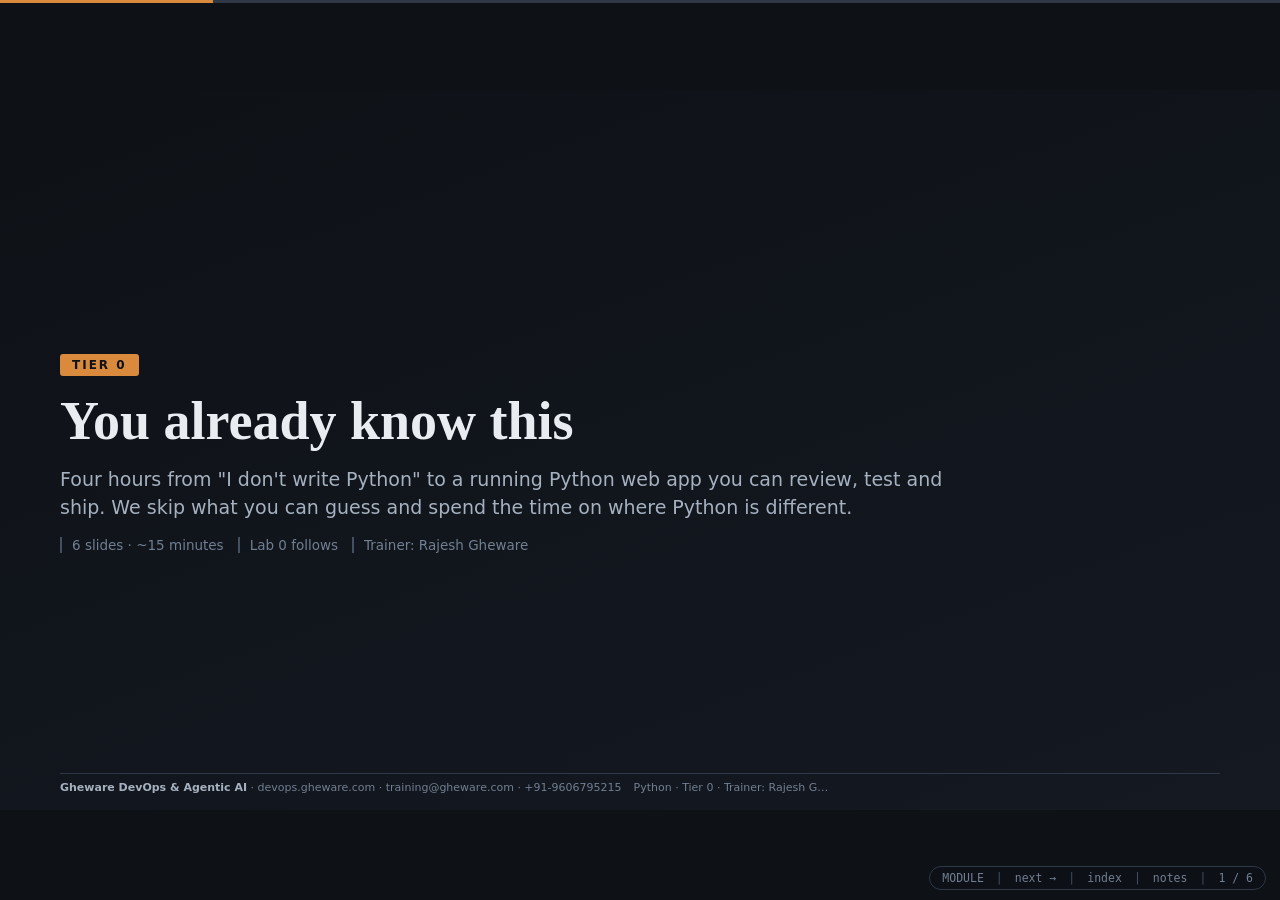
==== presentation/t0-you-already-know-this.html @ 86f2a053 "Python Accelerated: a four-hour Python crash course module For experienced engineers new to Python: " ====
<!DOCTYPE html>
<html lang="en">
<head>
<meta charset="utf-8">
<meta name="viewport" content="width=device-width, initial-scale=1">
<title>Python Accelerated Tier 0 &mdash; You Already Know This</title>
<link rel="stylesheet" href="../assets/py-theme.css">
</head>
<body data-deck="Python &middot; Tier 0" data-home="../index.html"
      data-next="t1-data.html" data-next-label="Tier 1 - Data">
<div id="viewport"><div id="stage">

<!-- 1 ---------------------------------------------------------------- -->
<section class="slide title">
  <div class="wrap">
    <span class="tier">Tier 0</span>
    <h1>You already know this</h1>
    <p class="sub">Four hours from "I don't write Python" to a running Python web app you can review, test
      and ship. We skip what you can guess and spend the time on where Python is different.</p>
    <p class="meta">
      <span>6 slides &middot; ~15 minutes</span>
      <span>Lab 0 follows</span>
      <span>Trainer: Rajesh Gheware</span>
    </p>
  </div>
</section>

<!-- 2 ---------------------------------------------------------------- -->
<section class="slide">
  <header><div class="hgroup">
    <p class="eyebrow">How this module works</p>
    <h2>Five missions, one app, the tests decide</h2>
  </div></header>
  <div class="body">
    <svg class="dg" viewBox="0 0 1180 190" style="max-height:30vh">
      <rect class="box" x="10" y="40" width="200" height="96" rx="7"/>
      <text x="110" y="70" text-anchor="middle" class="t-acc" font-weight="700" font-size="15">1 &#183; Drills</text>
      <text x="110" y="95" text-anchor="middle" class="t-dim" font-size="13">collections, errors,</text>
      <text x="110" y="114" text-anchor="middle" class="t-dim" font-size="13">dataclasses</text>
      <rect class="box" x="245" y="40" width="200" height="96" rx="7"/>
      <text x="345" y="70" text-anchor="middle" class="t-acc" font-weight="700" font-size="15">2 &#183; Core</text>
      <text x="345" y="95" text-anchor="middle" class="t-dim" font-size="13">package, logging,</text>
      <text x="345" y="114" text-anchor="middle" class="t-dim" font-size="13">search</text>
      <rect class="box-b" x="480" y="40" width="200" height="96" rx="7"/>
      <text x="580" y="70" text-anchor="middle" class="t-blue" font-weight="700" font-size="15">3 &#183; API</text>
      <text x="580" y="95" text-anchor="middle" class="t-dim" font-size="13">FastAPI, pydantic,</text>
      <text x="580" y="114" text-anchor="middle" class="t-dim" font-size="13">async I/O</text>
      <rect class="box-b" x="715" y="40" width="200" height="96" rx="7"/>
      <text x="815" y="70" text-anchor="middle" class="t-blue" font-weight="700" font-size="15">4 &#183; Web page</text>
      <text x="815" y="95" text-anchor="middle" class="t-dim" font-size="13">Jinja2 + htmx,</text>
      <text x="815" y="114" text-anchor="middle" class="t-dim" font-size="13">no JS build</text>
      <rect class="box-g" x="950" y="40" width="220" height="96" rx="7"/>
      <text x="1060" y="70" text-anchor="middle" class="t-good" font-weight="700" font-size="15">5 &#183; Review &amp; ship</text>
      <text x="1060" y="95" text-anchor="middle" class="t-dim" font-size="13">reject a bad PR,</text>
      <text x="1060" y="114" text-anchor="middle" class="t-dim" font-size="13">open a good one</text>
      <path class="wire-a" d="M210 88 H245 M445 88 H480 M680 88 H715 M915 88 H950"/>
      <text x="345" y="170" text-anchor="middle" class="t-faint" font-size="13">Copilot: TUTOR &#8212; explains, never writes</text>
      <text x="815" y="170" text-anchor="middle" class="t-faint" font-size="13">Copilot: BUILDER &#8212; agent mode from a spec</text>
      <text x="580" y="22" text-anchor="middle" class="t-faint" font-size="13">AskOps: runbooks, incidents, and a way to ask</text>
    </svg>
    <div class="grid3">
      <div class="card on"><h3>Tests are the spec</h3><p>Every mission ships failing tests.
        <code>python score.py 3</code> is your definition of done &mdash; exactly how you will direct an agent.</p></div>
      <div class="card"><h3>Read the PR</h3><p>Every tier ends with a diff hiding one Python trap. You vote
        merge or block. Reviewing Python is the real skill.</p></div>
      <div class="card"><h3>Nobody falls behind</h3><p>Stuck? Take the checkpoint for the next mission and carry
        on green. The labs build, but never trap you.</p></div>
    </div>
  </div>
</section>

<!-- 3 ---------------------------------------------------------------- -->
<section class="slide">
  <header><div class="hgroup">
    <p class="eyebrow">Rosetta stone</p>
    <h2>The same record, in the language you know</h2>
  </div></header>
  <div class="body">
    <div class="grid2 fill">
      <div class="card">
        <h3>Java 21 &middot; C# 12 &middot; TypeScript</h3>
<pre class="sm"><i>// Java</i>
public record Incident(String id, Severity severity) {}
var high = incidents.stream()
    .filter(i -&gt; i.severity() == Severity.HIGH)
    .map(Incident::id).toList();

<i>// C#</i>
public record Incident(string Id, Severity Severity);
var high = incidents.Where(i =&gt; i.Severity == Severity.High)
                    .Select(i =&gt; i.Id).ToList();

<i>// TypeScript</i>
type Incident = { id: string; severity: Severity };
const high = incidents.filter(i =&gt; i.severity === "high")
                      .map(i =&gt; i.id);</pre>
      </div>
      <div class="card on">
        <h3>Python 3.12+</h3>
<pre class="sm"><b>from dataclasses import dataclass</b>

<b>@dataclass(frozen=True)</b>
class Incident:
    id: str
    severity: Severity

high = [<u>i.id</u> <b>for</b> i <b>in</b> incidents <b>if</b> i.severity == Severity.HIGH]</pre>
        <ul style="margin-top:10px">
          <li><b>Indentation is the block.</b> No braces, no semicolons</li>
          <li><b>A decorator</b> writes <code>__init__</code>, <code>__eq__</code>, <code>__repr__</code> for you</li>
          <li><b>A comprehension</b> replaces filter + map + collect</li>
          <li><b>Type hints</b> read like TypeScript &mdash; and are <i>not checked</i> when it runs</li>
        </ul>
      </div>
    </div>
  </div>
  <div class="notes"><p>The concepts map one to one; the Python syntax is shorter. The biggest surprise for Java and C# engineers is the last bullet: type hints are not checked when the code runs, which is why pydantic exists (tier 3).</p></div>
</section>

<!-- 4 ---------------------------------------------------------------- -->
<section class="slide">
  <header><div class="hgroup">
    <p class="eyebrow">Where your instincts are wrong</p>
    <h2>Eight differences that bite experienced engineers</h2>
  </div></header>
  <div class="body">
    <div class="grid2 fill" style="grid-template-columns:1fr 1fr 1fr 1fr">
      <div class="card bad"><h3>Mutable defaults</h3><p><code>def f(tags=[])</code> creates the list <b>once</b>.
        Every call shares it.</p></div>
      <div class="card bad"><h3><code>is</code> vs <code>==</code></h3><p><code>is</code> is identity, like Java's
        <code>==</code>. Use it only for <code>None</code>.</p></div>
      <div class="card bad"><h3>Truthiness</h3><p><code>""</code>, <code>0</code>, <code>[]</code>, <code>None</code> are
        all false. <code>if not count:</code> hides a real zero.</p></div>
      <div class="card bad"><h3>Hints don't check</h3><p><code>Money(amount="ten")</code> runs. Validation is
        your job, or pydantic's.</p></div>
      <div class="card blue"><h3>EAFP</h3><p>Try it and catch the error, rather than checking first. Python's
        exceptions are cheap and idiomatic.</p></div>
      <div class="card blue"><h3>Duck typing</h3><p>No <code>implements</code>. If it has the method, it fits.
        <code>Protocol</code> names the shape.</p></div>
      <div class="card blue"><h3><code>with</code> blocks</h3><p>try-with-resources / <code>using</code>, for
        files, locks, connections, clients.</p></div>
      <div class="card blue"><h3>Everything is an object</h3><p>Functions and classes are values: pass them,
        return them, wrap them. That is a decorator.</p></div>
    </div>
    <div class="takeaway">Red: <b>bugs you will write once</b>, and must catch in review. Blue: <b>idioms</b> that
      make Python read like Python. Lab 1 has a drill for most of them.</div>
  </div>
  <div class="notes"><p>Treat the red cards as a checklist for reviewing Python. Tiers 1 and 2 cover each of them in depth.</p></div>
</section>

<!-- 5 ---------------------------------------------------------------- -->
<section class="slide">
  <header><div class="hgroup">
    <p class="eyebrow">The toolchain, translated</p>
    <h2>Every tool you use has a Python twin</h2>
  </div></header>
  <div class="body">
    <table class="tight">
      <tr><th>Job</th><th>Java / C#</th><th>TypeScript</th><th>Python (this module)</th></tr>
      <tr><td>Isolated dependencies</td><td>per-project classpath / NuGet restore</td><td><code>node_modules</code></td><td><b><code>python -m venv .venv</code></b> &mdash; activate it, every terminal</td></tr>
      <tr><td>Project + dependencies</td><td><code>pom.xml</code> / <code>.csproj</code></td><td><code>package.json</code></td><td><b><code>pyproject.toml</code></b>, <code>pip install -e ".[dev]"</code></td></tr>
      <tr><td>Unit tests</td><td>JUnit / xUnit</td><td>Jest / Vitest</td><td><b>pytest</b> &mdash; plain <code>assert</code>, fixtures by argument name</td></tr>
      <tr><td>Web framework</td><td>Spring MVC / ASP.NET minimal APIs</td><td>Express / NestJS</td><td><b>FastAPI</b></td></tr>
      <tr><td>Validation + DTOs</td><td>Bean Validation / DataAnnotations</td><td>zod</td><td><b>pydantic v2</b></td></tr>
      <tr><td>Server</td><td>Tomcat / Kestrel</td><td>node</td><td><b>uvicorn</b> (ASGI)</td></tr>
      <tr><td>Templates</td><td>Thymeleaf / Razor</td><td>JSX</td><td><b>Jinja2</b> + htmx</td></tr>
      <tr><td>Static checks</td><td>the compiler</td><td><code>tsc</code></td><td>mypy / pyright (optional &mdash; the interpreter never checks)</td></tr>
    </table>
    <div class="warn"><b>The one that costs an hour:</b> forgetting to activate the venv. <code>pip install</code> lands in
      the system Python, and <code>import fastapi</code> fails in the terminal next door. Check with <code>which python</code>.</div>
  </div>
  <div class="notes"><p>On Windows, activate the venv with <code>.venv\Scripts\activate</code>. The full setup is in <code>practice/README.md</code>.</p></div>
</section>

<!-- 6 ---------------------------------------------------------------- -->
<section class="slide">
  <header><div class="hgroup">
    <p class="eyebrow">Read the PR &middot; 60 seconds</p>
    <h2>Merge or block?</h2>
  </div></header>
  <div class="body">
    <div class="grid-2-1 fill">
      <div class="card">
        <h3>notify.py &middot; +7 &minus;0</h3>
<pre>def notify(incident, recipients=[]):
    if incident.owner is not None:
        recipients.append(incident.owner)
    if incident.severity is "high":
        recipients.append("oncall@example.com")
    send(recipients, incident.title)
    return recipients</pre>
        <p class="codecap">"Always include the owner and page on-call for high severity."</p>
      </div>
      <div class="card on">
        <h3>Decide before you discuss</h3>
        <ul>
          <li>How many bugs?</li>
          <li>Which one only shows up on the <b>second</b> call?</li>
          <li>Which one works on your laptop and fails in production?</li>
        </ul>
      </div>
    </div>
    <div class="takeaway"><b>Lab 0 now:</b> make your copy, see 55 red checks, and ask <code>/tutor</code> the first
      question about Python that you have always wanted to ask.</div>
  </div>
</section>

</div></div>
<script src="../assets/py-deck.js"></script>
</body>
</html>
---- assets/py-theme.css ----
/* ===========================================================================
   Python Accelerated - slide theme
   Neutral on purpose. Re-skin by editing the tokens below only.
   No web fonts, no CDN: it must render behind a corporate proxy, offline.
   =========================================================================== */

:root {
  --bg:        #0e1116;
  --bg-2:      #141922;
  --panel:     #1a2029;
  --panel-2:   #222a35;
  --line:      #2f3846;
  --line-2:    #435063;
  --fg:        #e9edf2;
  --fg-dim:    #a6b1c0;
  --fg-faint:  #717f91;
  --accent:    #d98a3d;   /* copper - headings, current state */
  --accent-2:  #6ea8fe;   /* blue   - protocol, data flow */
  --good:      #5fbf8f;
  --warn:      #e0b34d;
  --bad:       #e2726e;
  --mono: ui-monospace, "JetBrains Mono", "Cascadia Mono", Consolas, "DejaVu Sans Mono", monospace;
  --sans: system-ui, -apple-system, "Segoe UI", Roboto, "Helvetica Neue", Arial, sans-serif;
  --serif: ui-serif, Georgia, "Times New Roman", serif;
}

* { box-sizing: border-box; }
html, body { margin: 0; padding: 0; height: 100%; overflow: hidden; background: var(--bg); }
body { font-family: var(--sans); color: var(--fg); }
a { color: var(--accent-2); text-decoration: none; }
a:hover { text-decoration: underline; }

/* ---------- scaled stage: every slide is authored at 1280x720 ------------- */
#viewport { position: fixed; inset: 0; display: grid; place-items: center; }
#stage { width: 1280px; height: 720px; position: relative; transform-origin: center center; }

.slide {
  position: absolute; inset: 0;
  display: none;
  grid-template-rows: auto 1fr auto;
  grid-template-columns: minmax(0, 1fr);   /* long footer text truncates instead of widening the slide */
  padding: 26px 46px 14px;
  background: linear-gradient(160deg, var(--bg) 0%, var(--bg-2) 100%);
}
.slide.active { display: grid; }

/* ---------- slide chrome -------------------------------------------------- */
.slide > header { display: flex; align-items: baseline; gap: 12px; margin-bottom: 14px; }
.slide > header h2 {
  font-family: var(--serif); font-weight: 600; font-size: 31px; line-height: 1.15;
  margin: 0; color: var(--fg); letter-spacing: 0.1px;
}
.slide > header .eyebrow {
  font-size: 12px; letter-spacing: 1.6px; text-transform: uppercase;
  color: var(--accent); font-weight: 700; margin: 0 0 5px;
}
.hgroup { flex: 1; }
.slide > footer {
  display: flex; justify-content: space-between; align-items: center; gap: 12px;
  font-size: 11px; color: var(--fg-faint); border-top: 1px solid var(--line);
  padding-top: 7px; margin-top: 10px;
  padding-right: 390px;            /* keep the footer clear of the on-screen HUD */
}
.slide > footer a { color: var(--fg-faint); }
.slide > footer > span { white-space: nowrap; overflow: hidden; text-overflow: ellipsis; min-width: 0; }
.slide > footer .brand { flex-shrink: 0; }   /* contact details never truncate; the deck label does */
.slide > footer .brand b { color: var(--fg-dim); font-weight: 600; }
.body { min-height: 0; display: flex; flex-direction: column; gap: 13px; }

/* ---------- title slide --------------------------------------------------- */
.slide.title { grid-template-rows: 1fr auto; place-items: stretch; padding: 54px 60px 16px; }
.slide.title .wrap { display: flex; flex-direction: column; justify-content: center; gap: 16px; }
.slide.title .tier {
  display: inline-block; align-self: flex-start; font-size: 12px; font-weight: 700;
  letter-spacing: 2px; text-transform: uppercase; color: var(--bg);
  background: var(--accent); padding: 4px 12px; border-radius: 3px;
}
.slide.title h1 { font-family: var(--serif); font-size: 54px; line-height: 1.08; margin: 0; font-weight: 600; }
.slide.title .sub { font-size: 19px; color: var(--fg-dim); max-width: 900px; line-height: 1.45; }
.slide.title .meta { font-size: 13.5px; color: var(--fg-faint); display: flex; gap: 14px; flex-wrap: wrap; }
.slide.title .meta span { border-left: 2px solid var(--line-2); padding-left: 10px; }

/* ---------- text ---------------------------------------------------------- */
.lead { font-size: 19px; line-height: 1.45; color: var(--fg-dim); max-width: 1060px; }
.lead b, .lead strong { color: var(--fg); font-weight: 650; }
p { margin: 0; }
ul { margin: 0; padding-left: 19px; }
li { margin-bottom: 5px; line-height: 1.38; }
li::marker { color: var(--accent); }
code, kbd { font-family: var(--mono); font-size: 0.92em; color: var(--accent); background: rgba(217,138,61,0.10);
  padding: 1px 5px; border-radius: 3px; border: 1px solid rgba(217,138,61,0.20); }

/* ---------- layout helpers ------------------------------------------------ */
.grid2 { display: grid; grid-template-columns: 1fr 1fr; gap: 14px; }
.grid3 { display: grid; grid-template-columns: 1fr 1fr 1fr; gap: 12px; }
.grid-2-1 { display: grid; grid-template-columns: 2fr 1fr; gap: 14px; }
.grid-1-2 { display: grid; grid-template-columns: 1fr 2fr; gap: 14px; }
.fill { flex: 1; min-height: 0; }
/* a lone diagram sits centred in the space it is given, not pinned to the top */
.fill:not(.grid2):not(.grid3):not(.grid-2-1):not(.grid-1-2) {
  display: flex; flex-direction: column; justify-content: center;
}
/* card rows keep equal heights, but hug their content and sit centred rather than
   stretching to fill a tall stage with empty panels */
.grid2.fill, .grid3.fill, .grid-2-1.fill, .grid-1-2.fill { align-content: center; }
.center { display: grid; place-items: center; }

/* ---------- cards --------------------------------------------------------- */
.card {
  background: var(--panel); border: 1px solid var(--line);
  border-radius: 6px; padding: 12px 15px; font-size: 15px; line-height: 1.38;
}
.card h3 { margin: 0 0 7px; font-size: 15.5px; color: var(--accent); font-weight: 650; letter-spacing: 0.2px; }
.card h3 .n { color: var(--fg-faint); font-weight: 500; margin-right: 6px; }
.card p, .card ul { color: var(--fg-dim); font-size: 14.5px; }
.card.on { border-color: var(--accent); }
.card.blue h3 { color: var(--accent-2); }
.card.blue { border-color: rgba(110,168,254,0.35); }
.card.good h3 { color: var(--good); }
.card.good { border-color: rgba(95,191,143,0.35); }
.card.bad h3 { color: var(--bad); }
.card.bad { border-color: rgba(226,114,110,0.35); }

/* ---------- the real-world parallel (a house signature of this module) ----- */
.parallel {
  background: rgba(217,138,61,0.07); border-left: 3px solid var(--accent);
  border-radius: 0 5px 5px 0; padding: 10px 15px; font-size: 15.5px; line-height: 1.42; color: var(--fg-dim);
}
.parallel b { color: var(--accent); font-weight: 650; }
.parallel .tag {
  display: block; font-size: 10.5px; letter-spacing: 1.5px; text-transform: uppercase;
  color: var(--accent); font-weight: 700; margin-bottom: 3px;
}
.note { background: var(--panel); border-left: 3px solid var(--accent-2); border-radius: 0 5px 5px 0;
  padding: 9px 14px; font-size: 15px; color: var(--fg-dim); line-height: 1.4; }
.note b { color: var(--fg); }
.warn { background: rgba(224,179,77,0.08); border-left: 3px solid var(--warn); border-radius: 0 5px 5px 0;
  padding: 9px 14px; font-size: 15px; color: var(--fg-dim); line-height: 1.4; }
.warn b { color: var(--warn); }
.takeaway {
  background: linear-gradient(90deg, rgba(217,138,61,0.14), rgba(217,138,61,0.02));
  border: 1px solid rgba(217,138,61,0.30); border-radius: 6px;
  padding: 10px 16px; font-size: 16.5px; line-height: 1.4; color: var(--fg);
}
.takeaway b { color: var(--accent); }

/* ---------- code ---------------------------------------------------------- */
pre {
  margin: 0; background: #0a0d12; border: 1px solid var(--line); border-radius: 6px;
  padding: 11px 14px; font-family: var(--mono); font-size: 13px; line-height: 1.5;
  color: #cdd6e2; overflow: hidden; white-space: pre;
}
pre.sm { font-size: 11.8px; line-height: 1.45; }
pre b  { color: var(--accent); font-weight: 600; }          /* highlight */
pre i  { color: var(--fg-faint); font-style: normal; }      /* comment  */
pre u  { color: var(--accent-2); text-decoration: none; }   /* key/name */
pre s  { color: var(--bad); text-decoration: none; }        /* wrong    */
pre em { color: var(--good); font-style: normal; }          /* right    */
.codecap { font-size: 11.5px; color: var(--fg-faint); margin-top: 5px; font-family: var(--mono); }

/* ---------- tables -------------------------------------------------------- */
table { width: 100%; border-collapse: collapse; font-size: 14.5px; }
th, td { text-align: left; padding: 7px 11px; border-bottom: 1px solid var(--line); vertical-align: top; }
th { color: var(--accent); font-weight: 650; font-size: 12.5px; letter-spacing: 0.7px; text-transform: uppercase; }
td { color: var(--fg-dim); line-height: 1.34; }
td b, td strong { color: var(--fg); font-weight: 600; }
tr:last-child td { border-bottom: none; }
table.tight th, table.tight td { padding: 5px 9px; font-size: 13.5px; }

/* ---------- diagrams ------------------------------------------------------ */
svg.dg { display: block; width: 100%; height: auto; max-height: 100%; }
svg.dg text { font-family: var(--sans); fill: var(--fg); }
svg.dg .t-dim  { fill: var(--fg-dim); }
svg.dg .t-faint{ fill: var(--fg-faint); }
svg.dg .t-acc  { fill: var(--accent); }
svg.dg .t-blue { fill: var(--accent-2); }
svg.dg .t-good { fill: var(--good); }
svg.dg .t-bad  { fill: var(--bad); }
svg.dg .t-mono { font-family: var(--mono); }
svg.dg .box    { fill: var(--panel); stroke: var(--line-2); stroke-width: 1.5; }
svg.dg .box-a  { fill: rgba(217,138,61,0.12); stroke: var(--accent); stroke-width: 1.5; }
svg.dg .box-b  { fill: rgba(110,168,254,0.10); stroke: var(--accent-2); stroke-width: 1.5; }
svg.dg .box-g  { fill: rgba(95,191,143,0.10); stroke: var(--good); stroke-width: 1.5; }
svg.dg .box-r  { fill: rgba(226,114,110,0.10); stroke: var(--bad); stroke-width: 1.5; }
svg.dg .wire   { stroke: var(--line-2); stroke-width: 1.4; fill: none; }
svg.dg .wire-a { stroke: var(--accent); stroke-width: 1.8; fill: none; }
svg.dg .wire-b { stroke: var(--accent-2); stroke-width: 1.8; fill: none; }
svg.dg .wire-r { stroke: var(--bad); stroke-width: 1.8; fill: none; }
svg.dg .wire-faint { stroke: var(--line); stroke-width: 1; fill: none; }
svg.dg .dash   { stroke-dasharray: 5 4; }

/* ---------- top bar + overlays ------------------------------------------- */
#bar {
  position: fixed; top: 0; left: 0; right: 0; height: 3px; background: var(--line); z-index: 40;
}
#bar > i { display: block; height: 100%; width: 0; background: var(--accent); transition: width .18s ease; }
#hud {
  position: fixed; bottom: 10px; right: 14px; z-index: 40; display: flex; gap: 12px; align-items: center;
  font-size: 11.5px; color: var(--fg-faint); font-family: var(--mono);
  background: rgba(14,17,22,0.82); border: 1px solid var(--line); border-radius: 20px; padding: 4px 12px;
}
#hud a { color: var(--fg-faint); }
#hud a:hover { color: var(--accent); text-decoration: none; }
#hud .sep { color: var(--line-2); }

.overlay {
  position: fixed; inset: 0; z-index: 50; background: #0a0d12;
  display: none; padding: 44px 60px; overflow: auto;
}
.overlay.open { display: block; }
.overlay h3 { font-family: var(--serif); font-size: 26px; margin: 0 0 4px; color: var(--fg); font-weight: 600; }
.overlay .hint { font-size: 12.5px; color: var(--fg-faint); margin-bottom: 18px; font-family: var(--mono); }
#indexList { columns: 2; column-gap: 40px; }
#indexList a {
  display: block; padding: 6px 10px; border-radius: 4px; color: var(--fg-dim); font-size: 15px;
  break-inside: avoid; border-left: 2px solid transparent;
}
#indexList a:hover { background: var(--panel); color: var(--fg); text-decoration: none; }
#indexList a.cur { border-left-color: var(--accent); color: var(--accent); }
#indexList a .n { font-family: var(--mono); font-size: 12px; color: var(--fg-faint); margin-right: 10px; }
#notesBody { max-width: 900px; font-size: 16px; line-height: 1.55; color: var(--fg-dim); }
#notesBody p { margin-bottom: 12px; }
.notes { display: none; }

/* ---------- print: every slide, stacked ---------------------------------- */
@media print {
  @page { size: 297mm 167mm; margin: 0; }
  html, body { overflow: visible; height: auto; background: #fff; }
  #viewport { position: static; display: block; }
  #stage { width: 1280px; height: auto; transform: none !important; }
  #bar, #hud, .overlay { display: none !important; }
  .slide > footer { padding-right: 0; }   /* the HUD is gone on paper */
  .slide { position: static; display: grid !important; height: 720px; page-break-after: always;
    -webkit-print-color-adjust: exact; print-color-adjust: exact; }
}
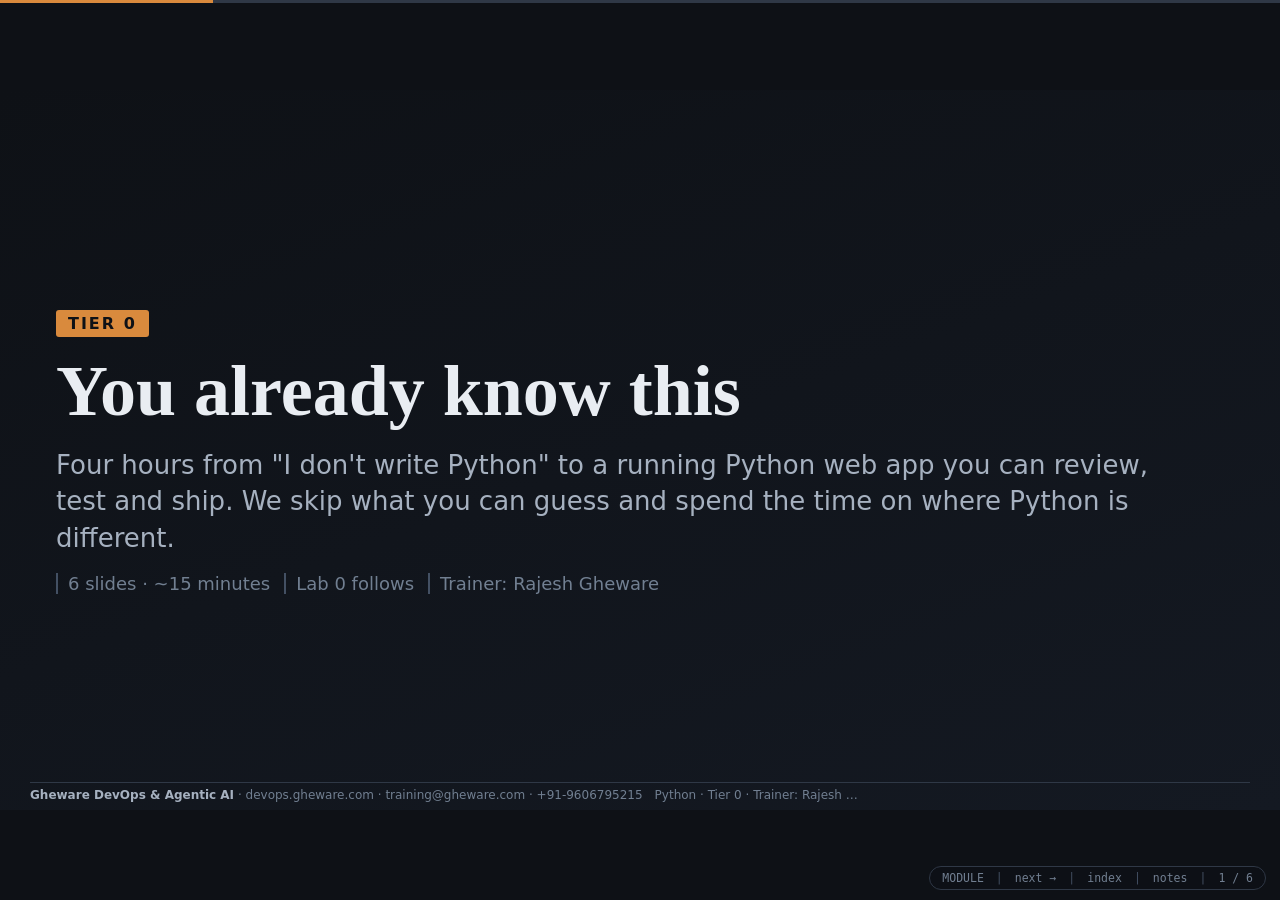
==== commit a4bf48ec: "Decks: larger type, terminal-style code, auto-fit to fill each slide - Base type about 30% larger; s" ====
--- a/presentation/t0-you-already-know-this.html
+++ b/presentation/t0-you-already-know-this.html
@@ -34,37 +34,37 @@
   <div class="body">
     <svg class="dg" viewBox="0 0 1180 190" style="max-height:30vh">
       <rect class="box" x="10" y="40" width="200" height="96" rx="7"/>
-      <text x="110" y="70" text-anchor="middle" class="t-acc" font-weight="700" font-size="15">1 &#183; Drills</text>
-      <text x="110" y="95" text-anchor="middle" class="t-dim" font-size="13">collections, errors,</text>
-      <text x="110" y="114" text-anchor="middle" class="t-dim" font-size="13">dataclasses</text>
+      <text x="110" y="70" text-anchor="middle" class="t-acc" font-weight="700" font-size="19.5">1 &#183; Drills</text>
+      <text x="110" y="95" text-anchor="middle" class="t-dim" font-size="16.9">collections, errors,</text>
+      <text x="110" y="114" text-anchor="middle" class="t-dim" font-size="16.9">dataclasses</text>
       <rect class="box" x="245" y="40" width="200" height="96" rx="7"/>
-      <text x="345" y="70" text-anchor="middle" class="t-acc" font-weight="700" font-size="15">2 &#183; Core</text>
-      <text x="345" y="95" text-anchor="middle" class="t-dim" font-size="13">package, logging,</text>
-      <text x="345" y="114" text-anchor="middle" class="t-dim" font-size="13">search</text>
+      <text x="345" y="70" text-anchor="middle" class="t-acc" font-weight="700" font-size="19.5">2 &#183; Core</text>
+      <text x="345" y="95" text-anchor="middle" class="t-dim" font-size="16.9">package, logging,</text>
+      <text x="345" y="114" text-anchor="middle" class="t-dim" font-size="16.9">search</text>
       <rect class="box-b" x="480" y="40" width="200" height="96" rx="7"/>
-      <text x="580" y="70" text-anchor="middle" class="t-blue" font-weight="700" font-size="15">3 &#183; API</text>
-      <text x="580" y="95" text-anchor="middle" class="t-dim" font-size="13">FastAPI, pydantic,</text>
-      <text x="580" y="114" text-anchor="middle" class="t-dim" font-size="13">async I/O</text>
+      <text x="580" y="70" text-anchor="middle" class="t-blue" font-weight="700" font-size="19.5">3 &#183; API</text>
+      <text x="580" y="95" text-anchor="middle" class="t-dim" font-size="16.9">FastAPI, pydantic,</text>
+      <text x="580" y="114" text-anchor="middle" class="t-dim" font-size="16.9">async I/O</text>
       <rect class="box-b" x="715" y="40" width="200" height="96" rx="7"/>
-      <text x="815" y="70" text-anchor="middle" class="t-blue" font-weight="700" font-size="15">4 &#183; Web page</text>
-      <text x="815" y="95" text-anchor="middle" class="t-dim" font-size="13">Jinja2 + htmx,</text>
-      <text x="815" y="114" text-anchor="middle" class="t-dim" font-size="13">no JS build</text>
+      <text x="815" y="70" text-anchor="middle" class="t-blue" font-weight="700" font-size="19.5">4 &#183; Web page</text>
+      <text x="815" y="95" text-anchor="middle" class="t-dim" font-size="16.9">Jinja2 + htmx,</text>
+      <text x="815" y="114" text-anchor="middle" class="t-dim" font-size="16.9">no JS build</text>
       <rect class="box-g" x="950" y="40" width="220" height="96" rx="7"/>
-      <text x="1060" y="70" text-anchor="middle" class="t-good" font-weight="700" font-size="15">5 &#183; Review &amp; ship</text>
-      <text x="1060" y="95" text-anchor="middle" class="t-dim" font-size="13">reject a bad PR,</text>
-      <text x="1060" y="114" text-anchor="middle" class="t-dim" font-size="13">open a good one</text>
+      <text x="1060" y="70" text-anchor="middle" class="t-good" font-weight="700" font-size="19.5">5 &#183; Review &amp; ship</text>
+      <text x="1060" y="95" text-anchor="middle" class="t-dim" font-size="16.9">reject a bad PR,</text>
+      <text x="1060" y="114" text-anchor="middle" class="t-dim" font-size="16.9">open a good one</text>
       <path class="wire-a" d="M210 88 H245 M445 88 H480 M680 88 H715 M915 88 H950"/>
-      <text x="345" y="170" text-anchor="middle" class="t-faint" font-size="13">Copilot: TUTOR &#8212; explains, never writes</text>
-      <text x="815" y="170" text-anchor="middle" class="t-faint" font-size="13">Copilot: BUILDER &#8212; agent mode from a spec</text>
-      <text x="580" y="22" text-anchor="middle" class="t-faint" font-size="13">AskOps: runbooks, incidents, and a way to ask</text>
+      <text x="345" y="170" text-anchor="middle" class="t-faint" font-size="16.9">Copilot: TUTOR &#8212; explains, writes, checks you</text>
+      <text x="815" y="170" text-anchor="middle" class="t-faint" font-size="16.9">Copilot: BUILDER &#8212; agent mode from a spec</text>
+      <text x="580" y="22" text-anchor="middle" class="t-faint" font-size="16.9">AskOps: runbooks, incidents, and a way to ask</text>
     </svg>
     <div class="grid3">
       <div class="card on"><h3>Tests are the spec</h3><p>Every mission ships failing tests.
         <code>python score.py 3</code> is your definition of done &mdash; exactly how you will direct an agent.</p></div>
-      <div class="card"><h3>Read the PR</h3><p>Every tier ends with a diff hiding one Python trap. You vote
-        merge or block. Reviewing Python is the real skill.</p></div>
-      <div class="card"><h3>Nobody falls behind</h3><p>Stuck? Take the checkpoint for the next mission and carry
-        on green. The labs build, but never trap you.</p></div>
+      <div class="card"><h3>Copilot types, you decide</h3><p>No code by hand. Every tier ends with a diff hiding one
+        Python trap: merge or block? Judging Python is the real skill.</p></div>
+      <div class="card"><h3>Nobody falls behind</h3><p>Stuck? <code>solutions/</code> has every mission solved. Copy the
+        earlier ones and carry on green.</p></div>
     </div>
   </div>
 </section>
@@ -72,14 +72,14 @@
 <!-- 3 ---------------------------------------------------------------- -->
 <section class="slide">
   <header><div class="hgroup">
-    <p class="eyebrow">Rosetta stone</p>
+    <p class="eyebrow">Same code, four languages</p>
     <h2>The same record, in the language you know</h2>
   </div></header>
   <div class="body">
     <div class="grid2 fill">
       <div class="card">
         <h3>Java 21 &middot; C# 12 &middot; TypeScript</h3>
-<pre class="sm"><i>// Java</i>
+<pre><i>// Java</i>
 public record Incident(String id, Severity severity) {}
 var high = incidents.stream()
     .filter(i -&gt; i.severity() == Severity.HIGH)
@@ -87,24 +87,27 @@
 
 <i>// C#</i>
 public record Incident(string Id, Severity Severity);
-var high = incidents.Where(i =&gt; i.Severity == Severity.High)
-                    .Select(i =&gt; i.Id).ToList();
+var high = incidents
+    .Where(i =&gt; i.Severity == Severity.High)
+    .Select(i =&gt; i.Id).ToList();
 
 <i>// TypeScript</i>
 type Incident = { id: string; severity: Severity };
-const high = incidents.filter(i =&gt; i.severity === "high")
-                      .map(i =&gt; i.id);</pre>
+const high = incidents
+    .filter(i =&gt; i.severity === Severity.High)
+    .map(i =&gt; i.id);</pre>
       </div>
       <div class="card on">
         <h3>Python 3.12+</h3>
-<pre class="sm"><b>from dataclasses import dataclass</b>
+<pre><b>from dataclasses import dataclass</b>
 
 <b>@dataclass(frozen=True)</b>
 class Incident:
     id: str
     severity: Severity
 
-high = [<u>i.id</u> <b>for</b> i <b>in</b> incidents <b>if</b> i.severity == Severity.HIGH]</pre>
+high = [<u>i.id</u> <b>for</b> i <b>in</b> incidents
+        <b>if</b> i.severity == Severity.HIGH]</pre>
         <ul style="margin-top:10px">
           <li><b>Indentation is the block.</b> No braces, no semicolons</li>
           <li><b>A decorator</b> writes <code>__init__</code>, <code>__eq__</code>, <code>__repr__</code> for you</li>
@@ -200,8 +203,8 @@
         </ul>
       </div>
     </div>
-    <div class="takeaway"><b>Lab 0 now:</b> make your copy, see 55 red checks, and ask <code>/tutor</code> the first
-      question about Python that you have always wanted to ask.</div>
+    <div class="takeaway"><b>Lab 0 now:</b> make your copy, see 55 red checks, and run <code>/tutor word_counts</code>:
+      it explains, writes, tests &mdash; and then asks <i>you</i> a question.</div>
   </div>
 </section>
 
--- a/assets/py-theme.css
+++ b/assets/py-theme.css
@@ -32,6 +32,8 @@
 
 /* ---------- scaled stage: every slide is authored at 1280x720 ------------- */
 #viewport { position: fixed; inset: 0; display: grid; place-items: center; }
+.body::-webkit-scrollbar { width: 8px; height: 8px; }
+.body::-webkit-scrollbar-thumb { background: var(--line-2); border-radius: 4px; }
 #stage { width: 1280px; height: 720px; position: relative; transform-origin: center center; }
 
 .slide {
@@ -39,53 +41,55 @@
   display: none;
   grid-template-rows: auto 1fr auto;
   grid-template-columns: minmax(0, 1fr);   /* long footer text truncates instead of widening the slide */
-  padding: 26px 46px 14px;
+  padding: 16px 30px 8px;
   background: linear-gradient(160deg, var(--bg) 0%, var(--bg-2) 100%);
 }
 .slide.active { display: grid; }
 
 /* ---------- slide chrome -------------------------------------------------- */
-.slide > header { display: flex; align-items: baseline; gap: 12px; margin-bottom: 14px; }
+.slide > header { display: flex; align-items: baseline; gap: 12px; margin-bottom: 10px; }
 .slide > header h2 {
-  font-family: var(--serif); font-weight: 600; font-size: 31px; line-height: 1.15;
+  font-family: var(--serif); font-weight: 600; font-size: 40px; line-height: 1.12;
   margin: 0; color: var(--fg); letter-spacing: 0.1px;
 }
 .slide > header .eyebrow {
-  font-size: 12px; letter-spacing: 1.6px; text-transform: uppercase;
-  color: var(--accent); font-weight: 700; margin: 0 0 5px;
+  font-size: 15px; letter-spacing: 1.6px; text-transform: uppercase;
+  color: var(--accent); font-weight: 700; margin: 0 0 3px;
 }
 .hgroup { flex: 1; }
 .slide > footer {
   display: flex; justify-content: space-between; align-items: center; gap: 12px;
-  font-size: 11px; color: var(--fg-faint); border-top: 1px solid var(--line);
-  padding-top: 7px; margin-top: 10px;
+  font-size: 12px; color: var(--fg-faint); border-top: 1px solid var(--line);
+  padding-top: 5px; margin-top: 8px;
   padding-right: 390px;            /* keep the footer clear of the on-screen HUD */
 }
 .slide > footer a { color: var(--fg-faint); }
 .slide > footer > span { white-space: nowrap; overflow: hidden; text-overflow: ellipsis; min-width: 0; }
 .slide > footer .brand { flex-shrink: 0; }   /* contact details never truncate; the deck label does */
 .slide > footer .brand b { color: var(--fg-dim); font-weight: 600; }
-.body { min-height: 0; display: flex; flex-direction: column; gap: 13px; }
+.body { min-height: 0; display: flex; flex-direction: column; gap: 12px;
+  overflow: auto; overscroll-behavior: contain; scrollbar-gutter: stable; }   /* never spill over the title or footer: scroll instead */
 
 /* ---------- title slide --------------------------------------------------- */
-.slide.title { grid-template-rows: 1fr auto; place-items: stretch; padding: 54px 60px 16px; }
+.slide.title { grid-template-rows: 1fr auto; place-items: stretch; padding: 40px 30px 8px; }
+.slide.title .wrap { padding: 0 26px; }
 .slide.title .wrap { display: flex; flex-direction: column; justify-content: center; gap: 16px; }
 .slide.title .tier {
-  display: inline-block; align-self: flex-start; font-size: 12px; font-weight: 700;
+  display: inline-block; align-self: flex-start; font-size: 16px; font-weight: 700;
   letter-spacing: 2px; text-transform: uppercase; color: var(--bg);
   background: var(--accent); padding: 4px 12px; border-radius: 3px;
 }
-.slide.title h1 { font-family: var(--serif); font-size: 54px; line-height: 1.08; margin: 0; font-weight: 600; }
-.slide.title .sub { font-size: 19px; color: var(--fg-dim); max-width: 900px; line-height: 1.45; }
-.slide.title .meta { font-size: 13.5px; color: var(--fg-faint); display: flex; gap: 14px; flex-wrap: wrap; }
+.slide.title h1 { font-family: var(--serif); font-size: 72px; line-height: 1.08; margin: 0; font-weight: 600; }
+.slide.title .sub { font-size: 26px; color: var(--fg-dim); max-width: 1120px; line-height: 1.42; }
+.slide.title .meta { font-size: 18px; color: var(--fg-faint); display: flex; gap: 14px; flex-wrap: wrap; }
 .slide.title .meta span { border-left: 2px solid var(--line-2); padding-left: 10px; }
 
 /* ---------- text ---------------------------------------------------------- */
-.lead { font-size: 19px; line-height: 1.45; color: var(--fg-dim); max-width: 1060px; }
+.lead { font-size: 25px; line-height: 1.42; color: var(--fg-dim); max-width: 1200px; }
 .lead b, .lead strong { color: var(--fg); font-weight: 650; }
 p { margin: 0; }
 ul { margin: 0; padding-left: 19px; }
-li { margin-bottom: 5px; line-height: 1.38; }
+li { margin-bottom: 5px; line-height: 1.34; }
 li::marker { color: var(--accent); }
 code, kbd { font-family: var(--mono); font-size: 0.92em; color: var(--accent); background: rgba(217,138,61,0.10);
   padding: 1px 5px; border-radius: 3px; border: 1px solid rgba(217,138,61,0.20); }
@@ -95,24 +99,26 @@
 .grid3 { display: grid; grid-template-columns: 1fr 1fr 1fr; gap: 12px; }
 .grid-2-1 { display: grid; grid-template-columns: 2fr 1fr; gap: 14px; }
 .grid-1-2 { display: grid; grid-template-columns: 1fr 2fr; gap: 14px; }
-.fill { flex: 1; min-height: 0; }
+.fill { flex: 1 0 auto; }
+/* nothing in a slide body may shrink under its content: overflow scrolls the body instead of overlapping */
+.body > * { flex-shrink: 0; }
 /* a lone diagram sits centred in the space it is given, not pinned to the top */
 .fill:not(.grid2):not(.grid3):not(.grid-2-1):not(.grid-1-2) {
-  display: flex; flex-direction: column; justify-content: center;
+  display: flex; flex-direction: column; justify-content: safe center;   /* safe: overflow stays scrollable */
 }
 /* card rows keep equal heights, but hug their content and sit centred rather than
    stretching to fill a tall stage with empty panels */
-.grid2.fill, .grid3.fill, .grid-2-1.fill, .grid-1-2.fill { align-content: center; }
+.grid2.fill, .grid3.fill, .grid-2-1.fill, .grid-1-2.fill { align-content: safe center; }
 .center { display: grid; place-items: center; }
 
 /* ---------- cards --------------------------------------------------------- */
 .card {
   background: var(--panel); border: 1px solid var(--line);
-  border-radius: 6px; padding: 12px 15px; font-size: 15px; line-height: 1.38;
-}
-.card h3 { margin: 0 0 7px; font-size: 15.5px; color: var(--accent); font-weight: 650; letter-spacing: 0.2px; }
+  border-radius: 6px; padding: 12px 16px; font-size: 19.5px; line-height: 1.34;
+}
+.card h3 { margin: 0 0 6px; font-size: 21px; color: var(--accent); font-weight: 650; letter-spacing: 0.2px; }
 .card h3 .n { color: var(--fg-faint); font-weight: 500; margin-right: 6px; }
-.card p, .card ul { color: var(--fg-dim); font-size: 14.5px; }
+.card p, .card ul { color: var(--fg-dim); font-size: 19px; }
 .card.on { border-color: var(--accent); }
 .card.blue h3 { color: var(--accent-2); }
 .card.blue { border-color: rgba(110,168,254,0.35); }
@@ -124,48 +130,57 @@
 /* ---------- the real-world parallel (a house signature of this module) ----- */
 .parallel {
   background: rgba(217,138,61,0.07); border-left: 3px solid var(--accent);
-  border-radius: 0 5px 5px 0; padding: 10px 15px; font-size: 15.5px; line-height: 1.42; color: var(--fg-dim);
+  border-radius: 0 5px 5px 0; padding: 10px 16px; font-size: 20px; line-height: 1.38; color: var(--fg-dim);
 }
 .parallel b { color: var(--accent); font-weight: 650; }
 .parallel .tag {
-  display: block; font-size: 10.5px; letter-spacing: 1.5px; text-transform: uppercase;
+  display: block; font-size: 13.5px; letter-spacing: 1.5px; text-transform: uppercase;
   color: var(--accent); font-weight: 700; margin-bottom: 3px;
 }
 .note { background: var(--panel); border-left: 3px solid var(--accent-2); border-radius: 0 5px 5px 0;
-  padding: 9px 14px; font-size: 15px; color: var(--fg-dim); line-height: 1.4; }
+  padding: 9px 16px; font-size: 19.5px; color: var(--fg-dim); line-height: 1.36; }
 .note b { color: var(--fg); }
 .warn { background: rgba(224,179,77,0.08); border-left: 3px solid var(--warn); border-radius: 0 5px 5px 0;
-  padding: 9px 14px; font-size: 15px; color: var(--fg-dim); line-height: 1.4; }
+  padding: 9px 16px; font-size: 19.5px; color: var(--fg-dim); line-height: 1.36; }
 .warn b { color: var(--warn); }
 .takeaway {
   background: linear-gradient(90deg, rgba(217,138,61,0.14), rgba(217,138,61,0.02));
   border: 1px solid rgba(217,138,61,0.30); border-radius: 6px;
-  padding: 10px 16px; font-size: 16.5px; line-height: 1.4; color: var(--fg);
+  padding: 10px 18px; font-size: 21.5px; line-height: 1.36; color: var(--fg);
 }
 .takeaway b { color: var(--accent); }
 
-/* ---------- code ---------------------------------------------------------- */
+/* ---------- code: matrix terminal ------------------------------------ */
+/* Black panel, phosphor-green code. Token colours are applied by py-deck.js
+   (.k keyword, .s string, .c comment, .n number, .d decorator); the manual
+   <b>/<i>/<u>/<s>/<em> marks in a deck still work and win over them. */
 pre {
-  margin: 0; background: #0a0d12; border: 1px solid var(--line); border-radius: 6px;
-  padding: 11px 14px; font-family: var(--mono); font-size: 13px; line-height: 1.5;
-  color: #cdd6e2; overflow: hidden; white-space: pre;
-}
-pre.sm { font-size: 11.8px; line-height: 1.45; }
-pre b  { color: var(--accent); font-weight: 600; }          /* highlight */
-pre i  { color: var(--fg-faint); font-style: normal; }      /* comment  */
-pre u  { color: var(--accent-2); text-decoration: none; }   /* key/name */
-pre s  { color: var(--bad); text-decoration: none; }        /* wrong    */
-pre em { color: var(--good); font-style: normal; }          /* right    */
-.codecap { font-size: 11.5px; color: var(--fg-faint); margin-top: 5px; font-family: var(--mono); }
+  margin: 0; background: #000; border: 1px solid #0f3b1c; border-radius: 6px;
+  padding: 12px 16px; font-family: var(--mono); font-size: 17px; line-height: 1.42;
+  color: #33ff66; overflow: hidden; white-space: pre;
+  box-shadow: inset 0 0 24px rgba(0,255,65,0.06);
+}
+pre.sm { font-size: 15.5px; line-height: 1.38; }
+pre .k  { color: #eaffef; font-weight: 700; }                 /* keyword   */
+pre .s  { color: #ffe66d; }                                   /* string    */
+pre .c, pre i { color: #5f9e6e; font-style: normal; }         /* comment   */
+pre .n  { color: #7fe7ff; }                                   /* number    */
+pre .d  { color: #ff9bf0; }                                   /* decorator */
+pre b  { color: #ffffff; font-weight: 700; background: rgba(0,255,65,0.16); border-radius: 2px; }  /* highlight */
+pre u  { color: #7fe7ff; text-decoration: none; }             /* key/name  */
+pre s  { color: #ff6b6b; text-decoration: none; }             /* wrong     */
+pre em { color: #c6ff4d; font-style: normal; }                /* right     */
+.codecap { font-size: 15px; color: var(--fg-faint); margin-top: 6px; font-family: var(--mono); }
 
 /* ---------- tables -------------------------------------------------------- */
-table { width: 100%; border-collapse: collapse; font-size: 14.5px; }
+table { width: 100%; border-collapse: collapse; font-size: 19px; }
 th, td { text-align: left; padding: 7px 11px; border-bottom: 1px solid var(--line); vertical-align: top; }
-th { color: var(--accent); font-weight: 650; font-size: 12.5px; letter-spacing: 0.7px; text-transform: uppercase; }
+th { color: var(--accent); font-weight: 650; font-size: 16px; letter-spacing: 0.7px; text-transform: uppercase; }
 td { color: var(--fg-dim); line-height: 1.34; }
 td b, td strong { color: var(--fg); font-weight: 600; }
 tr:last-child td { border-bottom: none; }
-table.tight th, table.tight td { padding: 5px 9px; font-size: 13.5px; }
+table.tight th, table.tight td { padding: 5px 10px; font-size: 17.5px; }
+table.tight th { font-size: 15px; }
 
 /* ---------- diagrams ------------------------------------------------------ */
 svg.dg { display: block; width: 100%; height: auto; max-height: 100%; }
